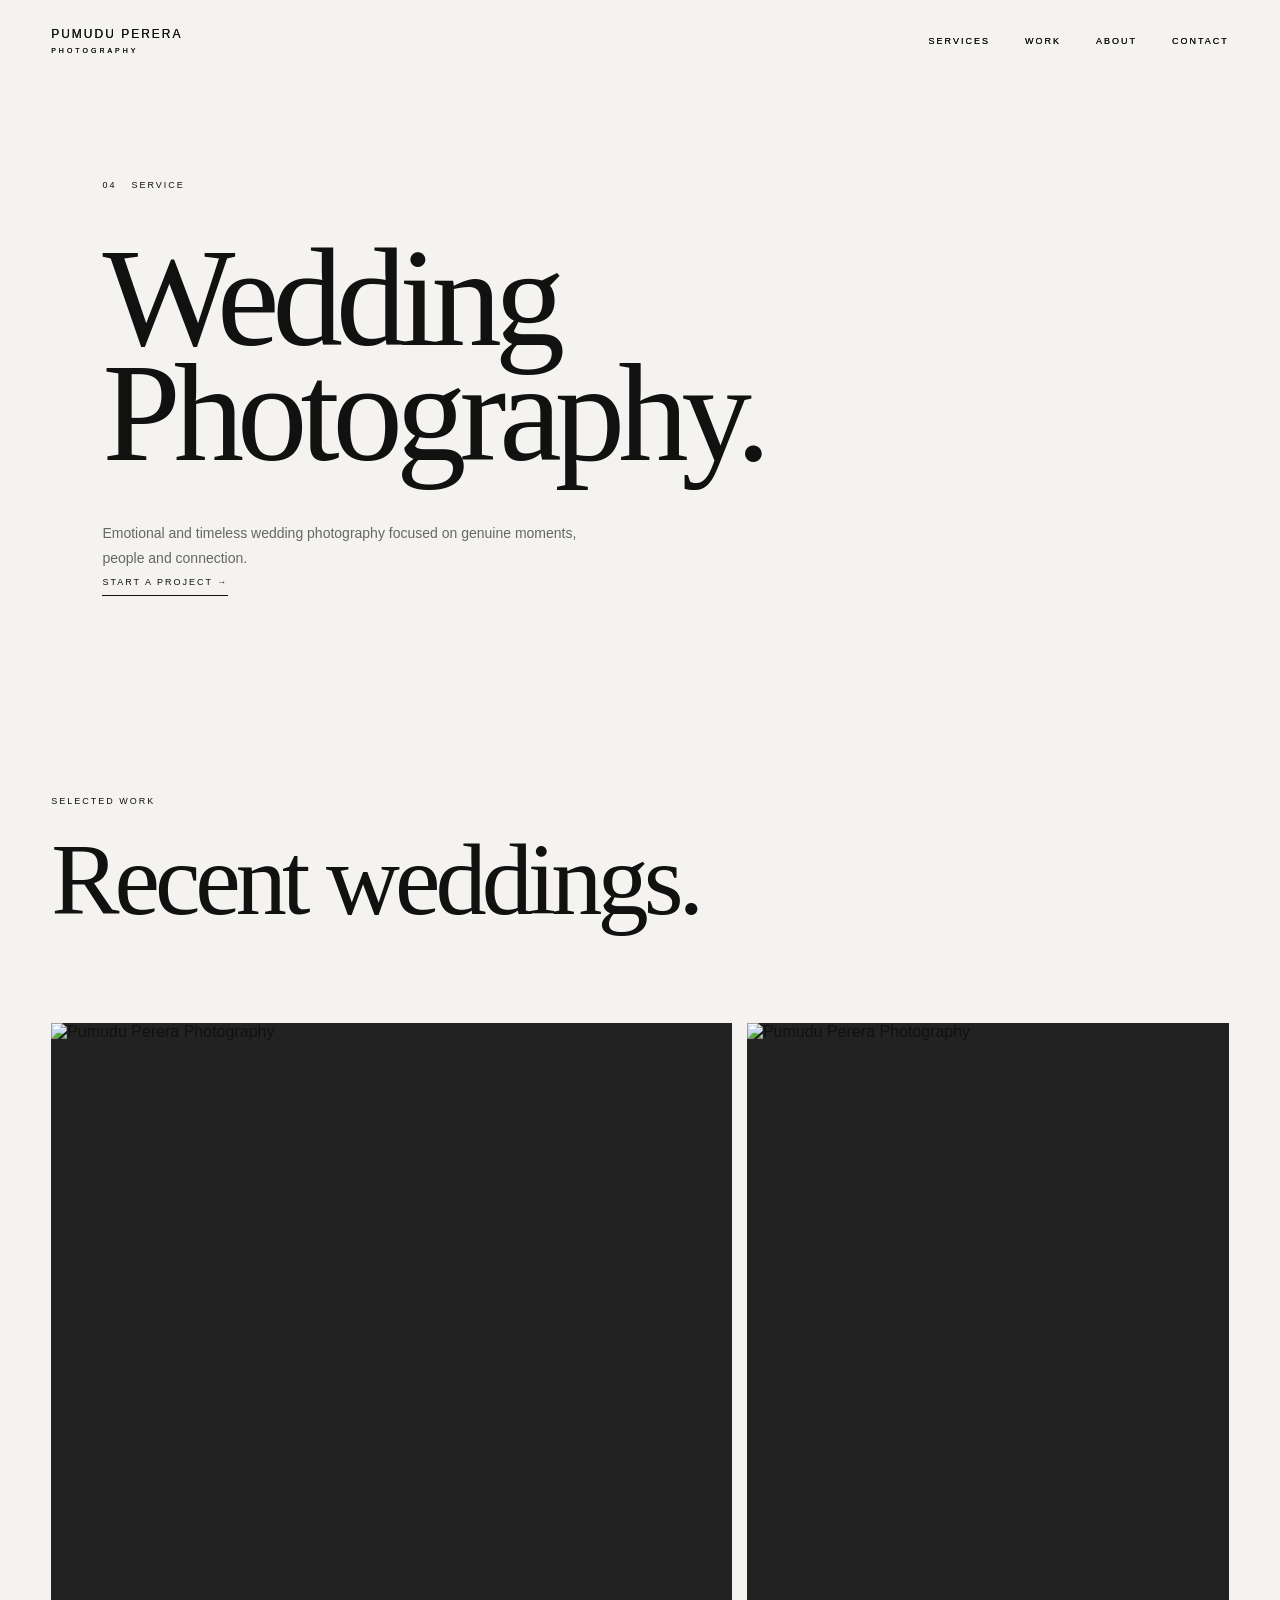
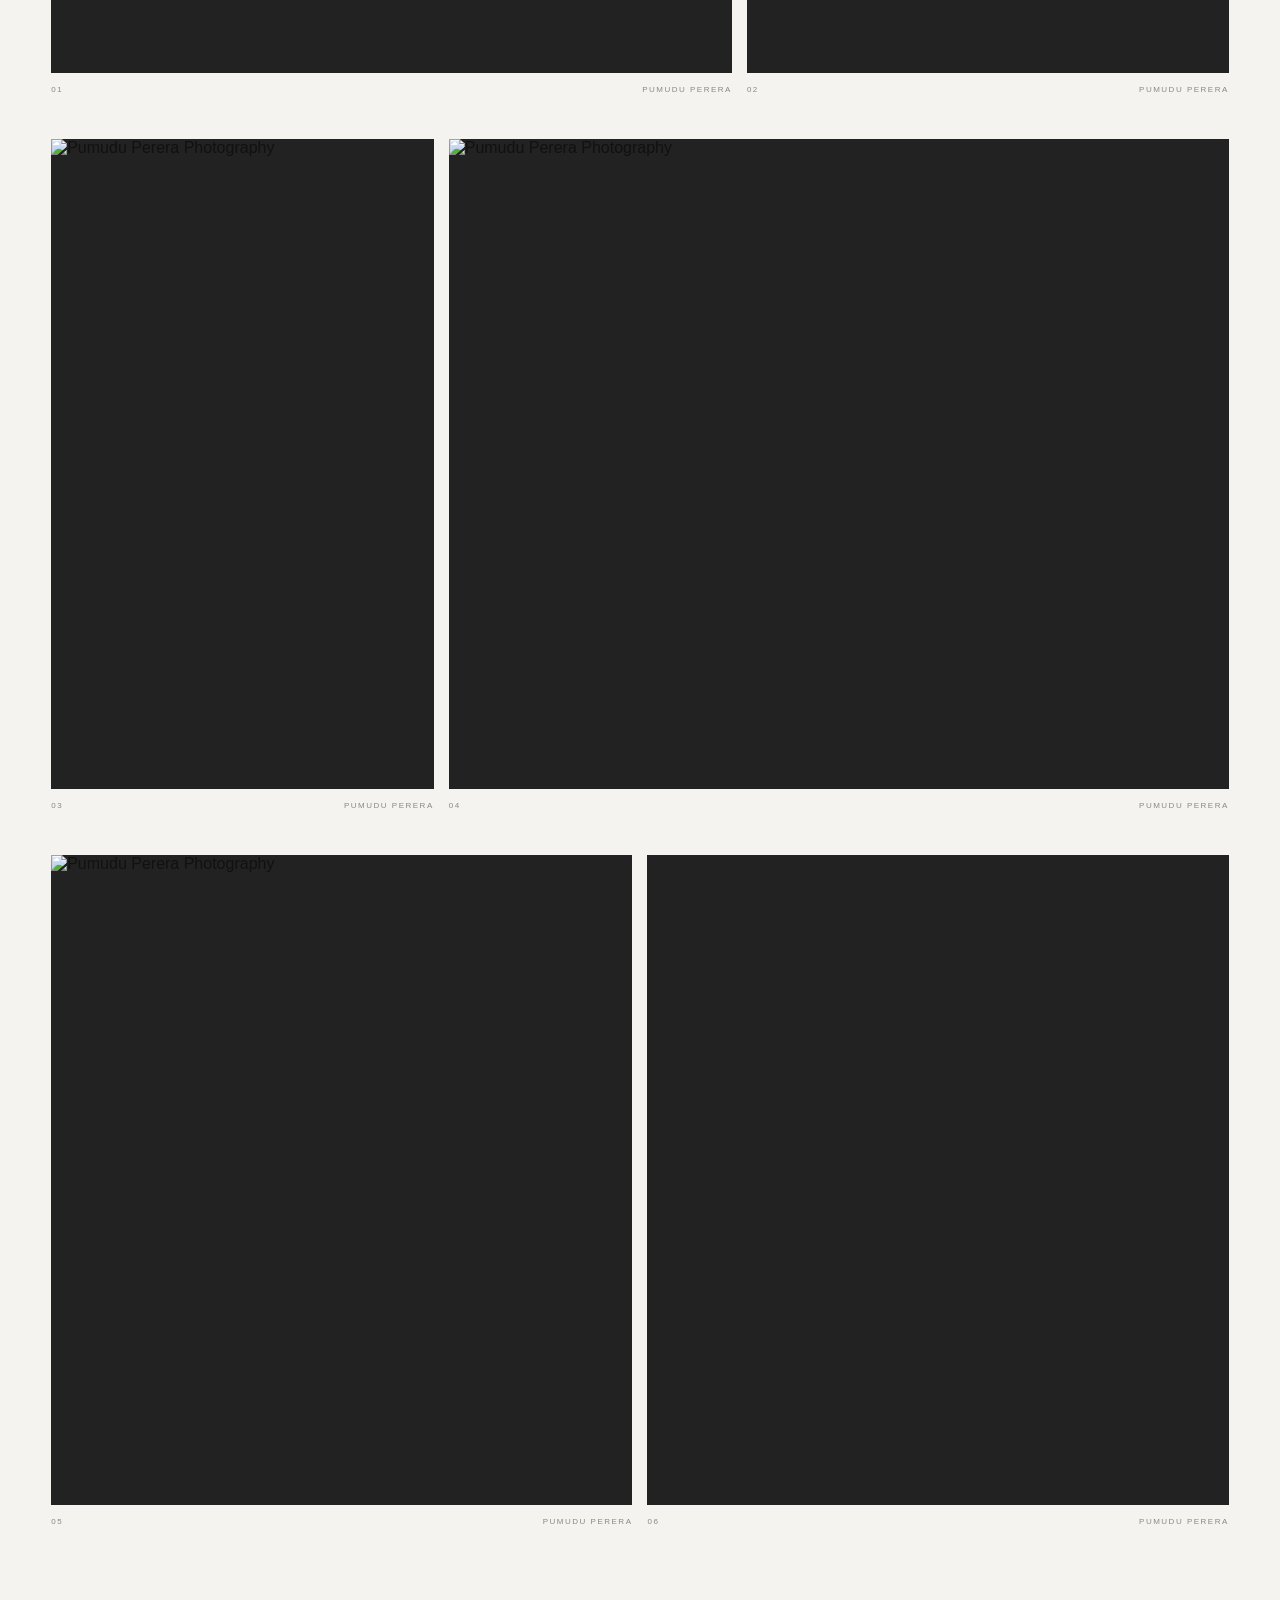
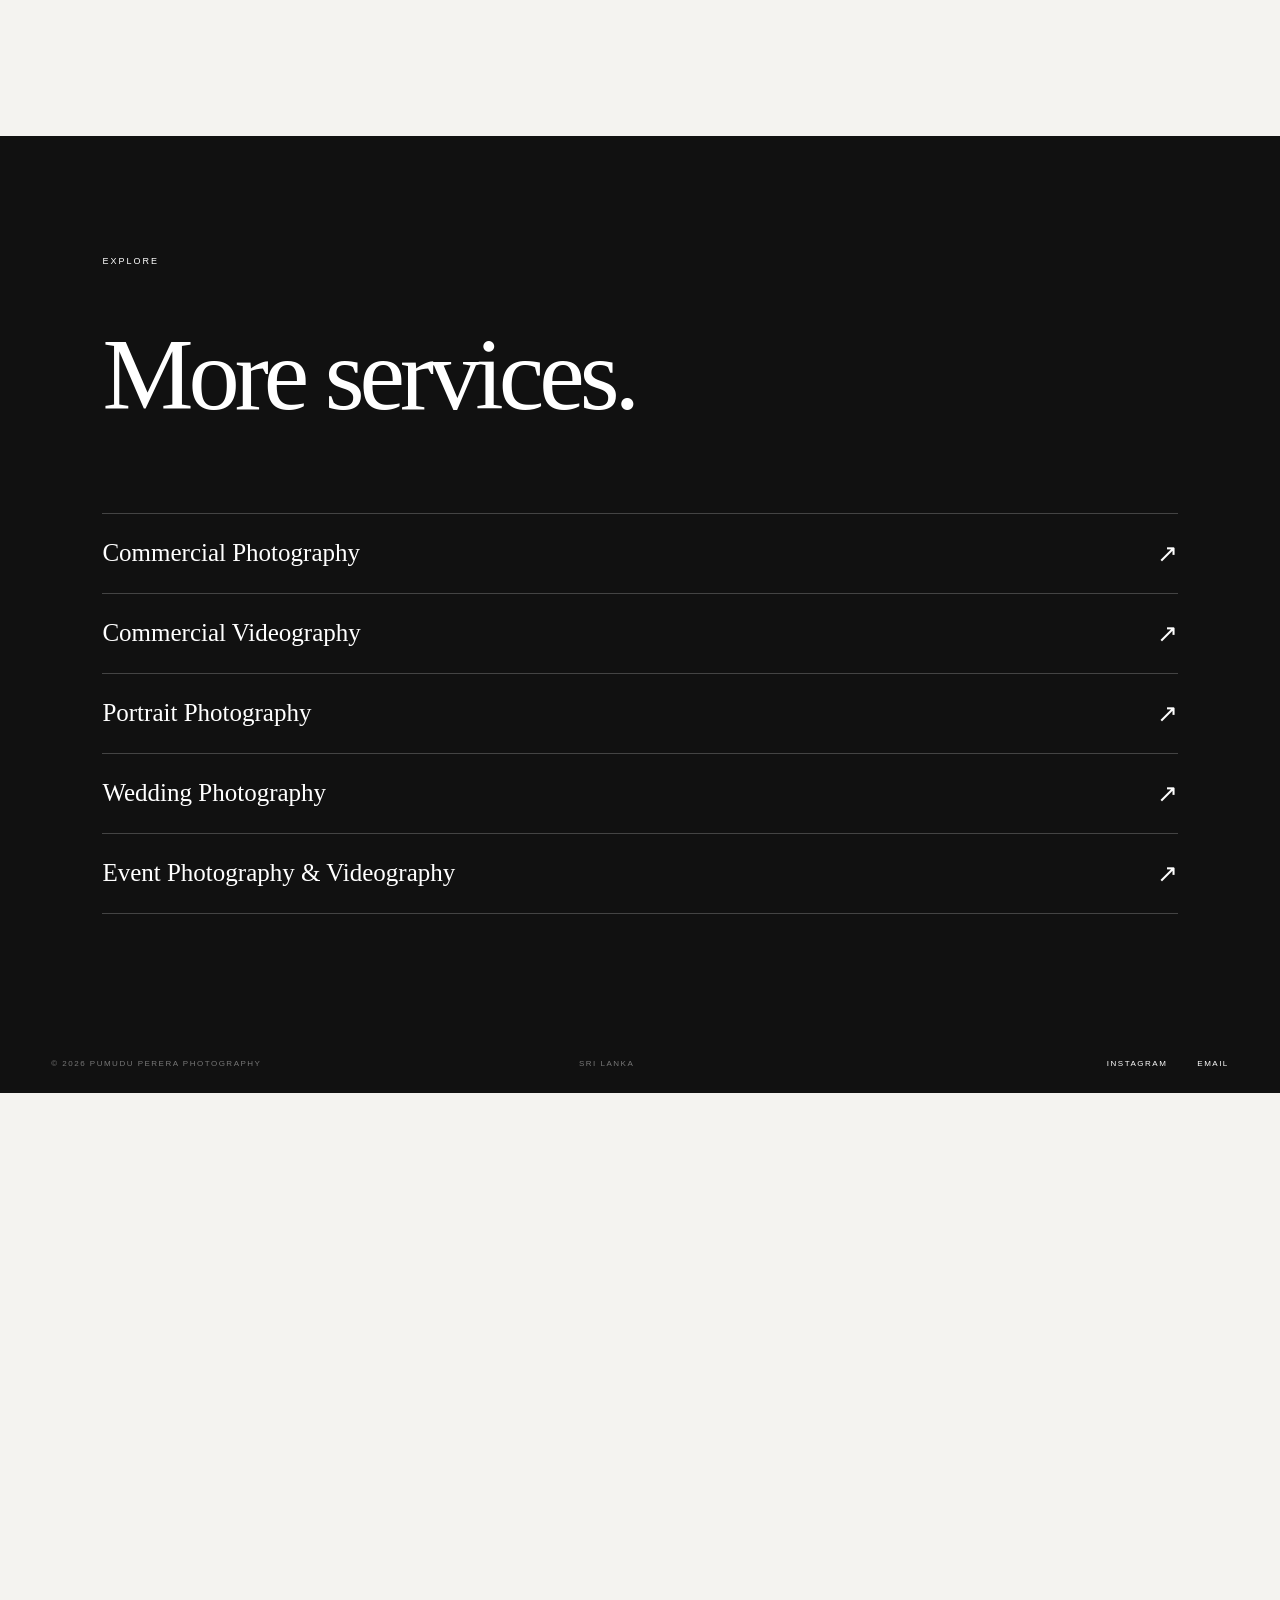
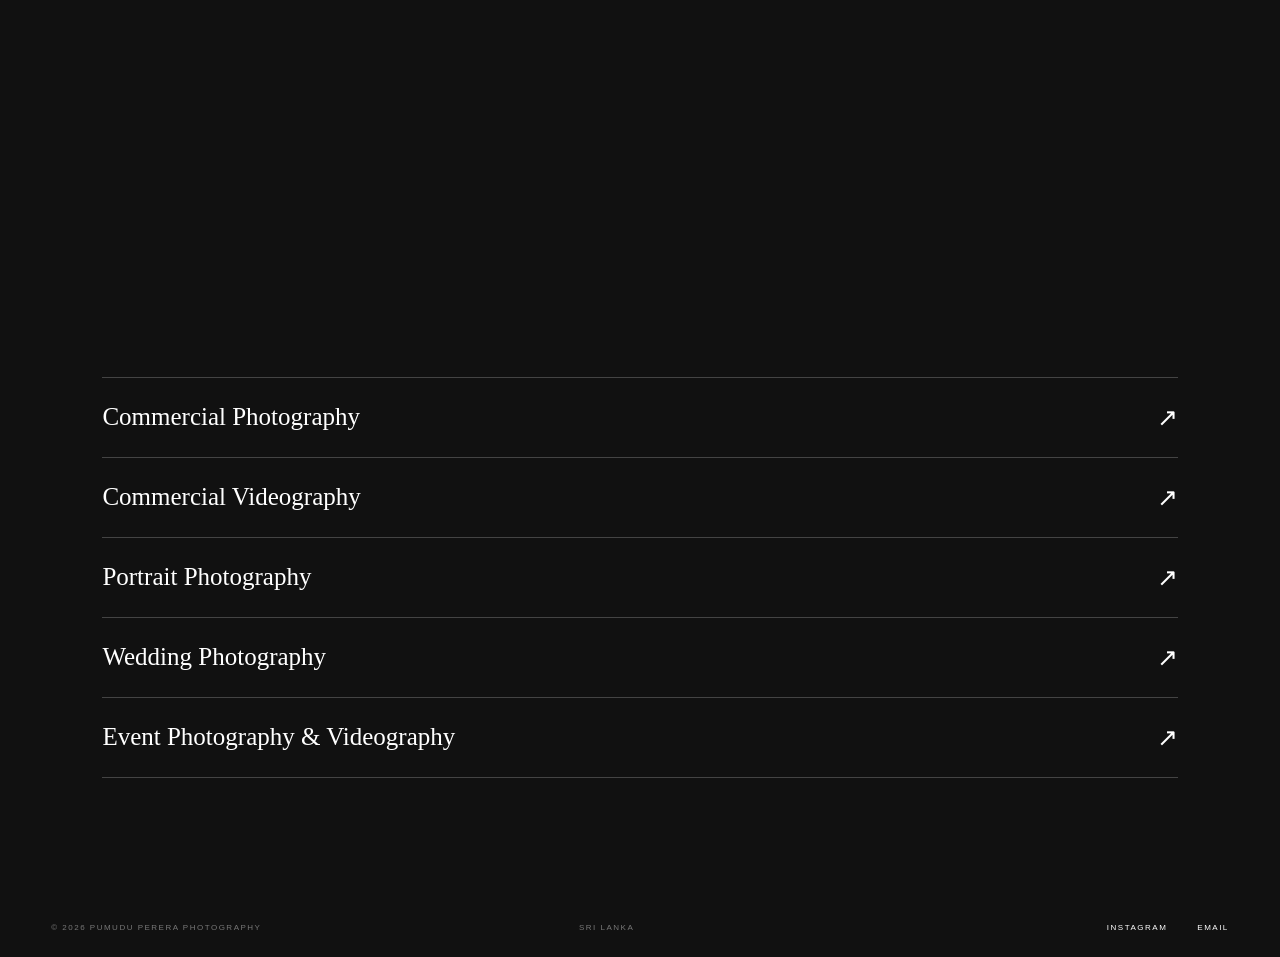
==== services/wedding-photography.html @ 61f56e22 "Add files via upload" ====
<!DOCTYPE html>
<html lang="en">

<head>

    <meta charset="UTF-8">

    <meta name="viewport"
          content="width=device-width, initial-scale=1.0">

    <meta name="description"
          content="Commercial Photography by Pumudu Perera Photography.">

    <title>
        Commercial Photography — Pumudu Perera
    </title>

    <link rel="stylesheet"
          href="../style.css">

</head>


<body>


<header class="site-header service-header">

    <a href="../index.html"
       class="brand">

        PUMUDU PERERA

        <span>
            PHOTOGRAPHY
        </span>

    </a>


    <nav class="desktop-nav">

        <a href="../index.html#services">
            Services
        </a>

        <a href="../index.html#work">
            Work
        </a>

        <a href="../about.html">
            About
        </a>

        <a href="../index.html#contact">
            Contact
        </a>

    </nav>


    <button class="menu-button"
            aria-label="Open menu">

        <span></span>
        <span></span>

    </button>

</header>



<div class="mobile-menu">

    <div class="mobile-menu-inner">

        <a href="../index.html#services">
            Services
        </a>

        <a href="../index.html#work">
            Work
        </a>

        <a href="../about.html">
            About
        </a>

        <a href="../index.html#contact">
            Contact
        </a>

    </div>

</div>



<!DOCTYPE html>
<html lang="en">

<head>

    <meta charset="UTF-8">

    <meta name="viewport"
          content="width=device-width, initial-scale=1.0">

    <meta name="description"
          content="Wedding Photography by Pumudu Perera Photography.">

    <title>
        Wedding Photography — Pumudu Perera
    </title>

    <link rel="stylesheet"
          href="../style.css">

</head>


<body>


<header class="site-header service-header">

    <a href="../index.html"
       class="brand">

        PUMUDU PERERA

        <span>
            PHOTOGRAPHY
        </span>

    </a>


    <nav class="desktop-nav">

        <a href="../index.html#services">
            Services
        </a>

        <a href="../index.html#work">
            Work
        </a>

        <a href="../about.html">
            About
        </a>

        <a href="../index.html#contact">
            Contact
        </a>

    </nav>


    <button class="menu-button">

        <span></span>
        <span></span>

    </button>

</header>



<div class="mobile-menu">

    <div class="mobile-menu-inner">

        <a href="../index.html#services">
            Services
        </a>

        <a href="../index.html#work">
            Work
        </a>

        <a href="../about.html">
            About
        </a>

        <a href="../index.html#contact">
            Contact
        </a>

    </div>

</div>



<section class="service-hero">


    <div class="service-hero-content reveal">


        <div class="section-label">

            <span>04</span>

            <span>SERVICE</span>

        </div>


        <h1>
            Wedding<br>
            Photography.
        </h1>


        <p>
            Emotional and timeless wedding
            photography focused on genuine
            moments, people and connection.
        </p>


        <a href="../index.html#contact"
           class="minimal-link">

            START A PROJECT →

        </a>


    </div>

</section>



<section class="service-work">


    <div class="service-work-heading reveal">

        <div class="section-label">

            <span>
                SELECTED WORK
            </span>

        </div>


        <h2>
            Recent weddings.
        </h2>

    </div>


    <div class="gallery-grid service-gallery"
         data-gallery="wedding-photography">

    </div>


</section>



<section class="other-services">


    <div class="section-label">

        <span>
            EXPLORE
        </span>

    </div>


    <h2>
        More services.
    </h2>


    <div class="other-services-links">


        <a href="commercial-photography.html">
            Commercial Photography
            <span>↗</span>
        </a>


        <a href="commercial-videography.html">
            Commercial Videography
            <span>↗</span>
        </a>


        <a href="portrait-photography.html">
            Portrait Photography
            <span>↗</span>
        </a>


        <a href="wedding-photography.html">
            Wedding Photography
            <span>↗</span>
        </a>


        <a href="event-photography-videography.html">
            Event Photography & Videography
            <span>↗</span>
        </a>


    </div>

</section>



<footer class="footer">

    <div>
        © 2026 PUMUDU PERERA PHOTOGRAPHY
    </div>

    <div>
        SRI LANKA
    </div>

    <a href="https://www.instagram.com/pumudu_perera_photography"
       target="_blank">

        INSTAGRAM

    </a>

    <a href="mailto:pumuduperera@gmail.com">

        EMAIL

    </a>

</footer>



<div class="lightbox">

    <button class="lightbox-close">
        ×
    </button>

    <button class="lightbox-prev">
        ←
    </button>

    <div class="lightbox-content"></div>

    <button class="lightbox-next">
        →
    </button>

    <div class="lightbox-counter">

        <span class="current-image">
            01
        </span>

        /

        <span class="total-images">
            01
        </span>

    </div>

</div>



<script src="../script.js"></script>

</body>

</html>

<section class="service-work">


    <div class="service-work-heading reveal">


        <div class="section-label">

            <span>
                SELECTED WORK
            </span>

        </div>


        <h2>
            Recent projects.
        </h2>


    </div>


    <div class="gallery-grid service-gallery"
     data-gallery="portrait-photography">
</div>


</section>



<section class="other-services">


    <div class="section-label reveal">

        <span>
            EXPLORE
        </span>

    </div>


    <h2 class="reveal">
        More services.
    </h2>


    <div class="other-services-links">


        <a href="commercial-photography.html">
            Commercial Photography
            <span>↗</span>
        </a>


        <a href="commercial-videography.html">
            Commercial Videography
            <span>↗</span>
        </a>


        <a href="portrait-photography.html">
            Portrait Photography
            <span>↗</span>
        </a>


        <a href="wedding-photography.html">
            Wedding Photography
            <span>↗</span>
        </a>


        <a href="event-photography-videography.html">
            Event Photography & Videography
            <span>↗</span>
        </a>


    </div>

</section>



<footer class="footer">


    <div>
        © 2026 PUMUDU PERERA PHOTOGRAPHY
    </div>


    <div>
        SRI LANKA
    </div>


    <a href="https://www.instagram.com/pumudu_perera_photography"
       target="_blank"
       rel="noopener">

        INSTAGRAM

    </a>


    <a href="mailto:pumuduperera@gmail.com">

        EMAIL

    </a>


</footer>



<div class="lightbox">

    <button class="lightbox-close">
        ×
    </button>

    <button class="lightbox-prev">
        ←
    </button>

    <div class="lightbox-content"></div>

    <button class="lightbox-next">
        →
    </button>

    <div class="lightbox-counter">

        <span class="current-image">
            01
        </span>

        /

        <span class="total-images">
            01
        </span>

    </div>

</div>



<script src="../script.js"></script>

</body>

</html>
---- style.css ----
/* =====================================================
   RESET
===================================================== */

* {
    margin: 0;
    padding: 0;
    box-sizing: border-box;
}

html {
    scroll-behavior: smooth;
}

body {
    background: #f4f3f0;
    color: #111;
    font-family: Arial, Helvetica, sans-serif;
    overflow-x: hidden;
}

img,
video {
    max-width: 100%;
}

a {
    color: inherit;
    text-decoration: none;
}

button {
    font-family: inherit;
}



/* =====================================================
   LOADER
===================================================== */

.loader {
    position: fixed;
    inset: 0;
    background: #111;
    color: white;
    z-index: 9999;
    display: flex;
    justify-content: center;
    align-items: center;
    text-align: center;
    font-size: 10px;
    letter-spacing: 3px;
    animation: loaderOut 1.2s ease 1.2s forwards;
}

@keyframes loaderOut {

    to {
        opacity: 0;
        visibility: hidden;
        pointer-events: none;
    }

}



/* =====================================================
   HEADER
===================================================== */

.site-header {
    position: absolute;
    top: 0;
    left: 0;
    width: 100%;
    padding: 28px 4vw;
    display: flex;
    justify-content: space-between;
    align-items: center;
    z-index: 100;
    color: white;
    transition: .4s ease;
}

.site-header.scrolled {
    position: fixed;
    background: rgba(244,243,240,.94);
    color: #111;
    backdrop-filter: blur(10px);
}

.brand {
    font-size: 12px;
    letter-spacing: 2px;
    line-height: 1;
}

.brand span {
    display: block;
    font-size: 7px;
    letter-spacing: 3px;
    margin-top: 7px;
}

.desktop-nav {
    display: flex;
    gap: 35px;
    font-size: 9px;
    text-transform: uppercase;
    letter-spacing: 2px;
}

.desktop-nav a {
    position: relative;
}

.desktop-nav a::after {
    content: "";
    position: absolute;
    left: 0;
    bottom: -5px;
    width: 0;
    height: 1px;
    background: currentColor;
    transition: width .4s;
}

.desktop-nav a:hover::after {
    width: 100%;
}

.menu-button {
    display: none;
    background: none;
    border: 0;
    width: 35px;
    cursor: pointer;
}

.menu-button span {
    display: block;
    height: 1px;
    background: currentColor;
    margin: 7px 0;
}



/* =====================================================
   MOBILE MENU
===================================================== */

.mobile-menu {
    position: fixed;
    inset: 0;
    background: #111;
    color: white;
    z-index: 90;
    transform: translateY(-100%);
    transition: transform .6s cubic-bezier(.77,0,.18,1);
}

.mobile-menu.open {
    transform: translateY(0);
}

.mobile-menu-inner {
    height: 100%;
    padding: 120px 8vw;
    display: flex;
    flex-direction: column;
    justify-content: center;
}

.mobile-menu-inner > a {
    font-family: Georgia, "Times New Roman", serif;
    font-size: 55px;
    margin: 10px 0;
}

.mobile-social {
    display: flex;
    gap: 30px;
    margin-top: 50px;
    font-size: 10px;
    letter-spacing: 2px;
    text-transform: uppercase;
}



/* =====================================================
   HERO
===================================================== */

.hero {
    position: relative;
    height: 100vh;
    min-height: 700px;
    overflow: hidden;
    background: #111;
    color: white;
}

.hero-image {
    position: absolute;
    inset: 0;
    width: 100%;
    height: 100%;
    object-fit: cover;
    animation: heroZoom 10s ease forwards;
}

@keyframes heroZoom {

    from {
        transform: scale(1.05);
    }

    to {
        transform: scale(1);
    }

}

.hero-shade {
    position: absolute;
    inset: 0;
    background: rgba(0,0,0,.3);
}

.hero-top,
.hero-bottom {
    position: absolute;
    left: 4vw;
    right: 4vw;
    display: flex;
    justify-content: space-between;
    font-size: 8px;
    letter-spacing: 2px;
}

.hero-top {
    top: 110px;
}

.hero-bottom {
    bottom: 35px;
}

.hero-bottom a {
    border-bottom: 1px solid white;
    padding-bottom: 5px;
}

.hero-title {
    position: absolute;
    left: 8vw;
    bottom: 14vh;
}

.hero-title h1 {
    font-family: Georgia, "Times New Roman", serif;
    font-size: clamp(70px, 11vw, 170px);
    font-weight: 400;
    line-height: .82;
    letter-spacing: -7px;
}



/* =====================================================
   GENERAL
===================================================== */

.section-label {
    display: flex;
    gap: 15px;
    font-size: 9px;
    letter-spacing: 2px;
}

.statement {
    padding: 160px 8vw 190px;
}

.statement-meta {
    display: flex;
    gap: 15px;
    font-size: 9px;
    letter-spacing: 2px;
}

.statement-content {
    display: grid;
    grid-template-columns: 1.2fr .8fr;
    gap: 10vw;
    margin-top: 90px;
}

.statement-content h2 {
    font-family: Georgia, "Times New Roman", serif;
    font-size: clamp(65px, 9vw, 140px);
    font-weight: 400;
    line-height: .8;
    letter-spacing: -6px;
}

.statement-description {
    padding-top: 15px;
}

.statement-description p {
    max-width: 400px;
    font-size: 13px;
    line-height: 1.9;
    color: #666;
    margin-bottom: 30px;
}



/* =====================================================
   SERVICES
===================================================== */

.services {
    padding: 100px 8vw 180px;
}

.services-heading {
    margin: 60px 0 100px;
}

.services-heading h2 {
    font-family: Georgia, "Times New Roman", serif;
    font-size: clamp(70px, 10vw, 150px);
    font-weight: 400;
    line-height: .8;
    letter-spacing: -6px;
}

.services-list {
    border-top: 1px solid #bbb;
}

.service-row {
    display: grid;
    grid-template-columns: 8% 42% 38% 12%;
    align-items: center;
    padding: 45px 0;
    border-bottom: 1px solid #bbb;
    transition: padding .5s ease;
}

.service-row:hover {
    padding-left: 20px;
    padding-right: 20px;
}

.service-number {
    font-size: 9px;
    letter-spacing: 2px;
    color: #777;
}

.service-title h3 {
    font-family: Georgia, "Times New Roman", serif;
    font-size: clamp(28px, 4vw, 55px);
    font-weight: 400;
}

.service-description p {
    max-width: 350px;
    font-size: 12px;
    line-height: 1.7;
    color: #777;
}

.service-arrow {
    text-align: right;
    font-size: 25px;
    transition: transform .4s;
}

.service-row:hover .service-arrow {
    transform: translate(8px, -8px);
}



/* =====================================================
   PORTFOLIO
===================================================== */

.portfolio {
    padding: 100px 4vw 180px;
    background: #111;
    color: white;
}

.portfolio-heading {
    padding: 0 4vw 100px;
}

.portfolio-heading > div {
    display: flex;
    gap: 15px;
    font-size: 9px;
    letter-spacing: 2px;
}

.portfolio-heading h2 {
    font-family: Georgia, "Times New Roman", serif;
    font-size: clamp(70px, 10vw, 150px);
    font-weight: 400;
    line-height: .8;
    letter-spacing: -7px;
    margin-top: 60px;
}

.gallery-grid {
    display: grid;
    grid-template-columns: repeat(12, 1fr);
    gap: 15px;
}

.gallery-item {
    overflow: hidden;
    cursor: pointer;
}

.gallery-item:nth-child(6n + 1) {
    grid-column: span 7;
}

.gallery-item:nth-child(6n + 2) {
    grid-column: span 5;
}

.gallery-item:nth-child(6n + 3) {
    grid-column: span 4;
}

.gallery-item:nth-child(6n + 4) {
    grid-column: span 8;
}

.gallery-item:nth-child(6n + 5) {
    grid-column: span 6;
}

.gallery-item:nth-child(6n + 6) {
    grid-column: span 6;
}

.gallery-image-wrapper {
    overflow: hidden;
    background: #222;
}

.gallery-media {
    display: block;
    width: 100%;
    height: 600px;
    object-fit: cover;
    transition:
        transform 1s cubic-bezier(.2,.6,.2,1),
        filter .6s;
}

.gallery-item:hover .gallery-media {
    transform: scale(1.04);
    filter: brightness(.8);
}

.gallery-caption {
    display: flex;
    justify-content: space-between;
    padding: 12px 0 30px;
    font-size: 8px;
    letter-spacing: 1.5px;
    color: #888;
}

.service-gallery .gallery-media {
    height: 650px;
}



/* =====================================================
   ABOUT PREVIEW
===================================================== */

.about-preview {
    display: grid;
    grid-template-columns: 1fr 1fr;
    min-height: 800px;
    background: #dedcd7;
}

.about-preview-image {
    min-height: 700px;
}

.about-preview-image img {
    width: 100%;
    height: 100%;
    object-fit: cover;
}

.about-preview-content {
    padding: 10vw 8vw;
}

.about-preview-content h2 {
    font-family: Georgia, "Times New Roman", serif;
    font-size: clamp(70px, 8vw, 120px);
    font-weight: 400;
    line-height: .8;
    letter-spacing: -6px;
    margin: 80px 0;
}

.about-preview-content p {
    max-width: 400px;
    color: #666;
    font-size: 13px;
    line-height: 1.9;
    margin-bottom: 50px;
}

.minimal-link {
    display: inline-block;
    font-size: 9px;
    letter-spacing: 2px;
    border-bottom: 1px solid currentColor;
    padding-bottom: 8px;
}



/* =====================================================
   CONTACT
===================================================== */

.contact {
    height: 100vh;
    min-height: 700px;
    position: relative;
    color: white;
    overflow: hidden;
    display: flex;
    align-items: center;
    justify-content: center;
}

.contact-background {
    position: absolute;
    inset: 0;
}

.contact-background img {
    width: 100%;
    height: 100%;
    object-fit: cover;
}

.contact-overlay {
    position: absolute;
    inset: 0;
    background: rgba(0,0,0,.6);
}

.contact-content {
    position: relative;
    text-align: center;
}

.contact-content > span {
    font-size: 9px;
    letter-spacing: 3px;
}

.contact-content h2 {
    font-family: Georgia, "Times New Roman", serif;
    font-size: clamp(80px, 12vw, 180px);
    font-weight: 400;
    line-height: .78;
    letter-spacing: -8px;
    margin: 60px 0;
}

.contact-button {
    display: inline-block;
    border: 1px solid white;
    padding: 17px 30px;
    font-size: 9px;
    letter-spacing: 2px;
    transition: background .4s, color .4s;
}

.contact-button:hover {
    background: white;
    color: #111;
}

.contact-details {
    display: flex;
    justify-content: center;
    gap: 30px;
    margin-top: 50px;
    font-size: 9px;
    letter-spacing: 1px;
}

.contact-details a {
    border-bottom: 1px solid rgba(255,255,255,.5);
    padding-bottom: 5px;
}



/* =====================================================
   FOOTER
===================================================== */

.footer {
    background: #111;
    color: #777;
    padding: 25px 4vw;
    display: grid;
    grid-template-columns: 1fr 1fr auto auto;
    gap: 30px;
    font-size: 8px;
    letter-spacing: 1.5px;
}

.footer a {
    color: white;
}



/* =====================================================
   SERVICE PAGE
===================================================== */

.service-header {
    color: #111;
    position: absolute;
}

.service-hero {
    min-height: 75vh;
    padding: 180px 8vw 100px;
    display: flex;
    align-items: flex-end;
}

.service-hero-content {
    max-width: 1200px;
}

.service-hero h1 {
    font-family: Georgia, "Times New Roman", serif;
    font-size: clamp(70px, 11vw, 170px);
    font-weight: 400;
    line-height: .82;
    letter-spacing: -7px;
    margin: 50px 0;
}

.service-hero p {
    max-width: 500px;
    font-size: 14px;
    line-height: 1.8;
    color: #666;
}

.service-work {
    padding: 100px 4vw 180px;
}

.service-work-heading {
    margin-bottom: 100px;
}

.service-work-heading h2 {
    font-family: Georgia, "Times New Roman", serif;
    font-size: clamp(60px, 8vw, 120px);
    font-weight: 400;
    line-height: .85;
    letter-spacing: -5px;
    margin-top: 30px;
}

.other-services {
    padding: 120px 8vw;
    background: #111;
    color: white;
}

.other-services h2 {
    font-family: Georgia, "Times New Roman", serif;
    font-size: clamp(60px, 8vw, 120px);
    font-weight: 400;
    letter-spacing: -5px;
    margin: 50px 0 80px;
}

.other-services-links {
    border-top: 1px solid #444;
}

.other-services-links a {
    display: flex;
    justify-content: space-between;
    padding: 25px 0;
    border-bottom: 1px solid #444;
    font-family: Georgia, "Times New Roman", serif;
    font-size: 25px;
    transition: padding .4s;
}

.other-services-links a:hover {
    padding-left: 15px;
}



/* =====================================================
   ABOUT PAGE
===================================================== */

.about-page-hero {
    min-height: 75vh;
    padding: 180px 8vw 100px;
    display: flex;
    flex-direction: column;
    justify-content: flex-end;
}

.about-page-hero h1 {
    font-family: Georgia, "Times New Roman", serif;
    font-size: clamp(90px, 15vw, 230px);
    font-weight: 400;
    line-height: .75;
    letter-spacing: -10px;
    margin-top: 70px;
}

.about-page-main {
    display: grid;
    grid-template-columns: 1fr 1fr;
    background: #111;
    color: white;
}

.about-page-image {
    min-height: 800px;
}

.about-page-image img {
    width: 100%;
    height: 100%;
    object-fit: cover;
}

.about-page-text {
    padding: 10vw 8vw;
}

.about-page-text h2 {
    font-family: Georgia, "Times New Roman", serif;
    font-size: clamp(50px, 6vw, 90px);
    font-weight: 400;
    line-height: .9;
    letter-spacing: -4px;
    margin: 70px 0;
}

.about-page-text p {
    max-width: 480px;
    color: #aaa;
    font-size: 14px;
    line-height: 1.9;
    margin-bottom: 22px;
}

.about-philosophy {
    padding: 180px 8vw;
}

.about-philosophy h2 {
    font-family: Georgia, "Times New Roman", serif;
    font-size: clamp(70px, 10vw, 150px);
    font-weight: 400;
    line-height: .8;
    letter-spacing: -7px;
    margin: 70px 0;
}

.about-philosophy p {
    max-width: 400px;
    margin-left: 25%;
    font-size: 14px;
    line-height: 1.8;
    color: #666;
}

.about-services {
    padding: 120px 8vw 180px;
    background: #dedcd7;
}

.about-service-list {
    margin-top: 70px;
    border-top: 1px solid #aaa;
}

.about-service-list a {
    display: flex;
    justify-content: space-between;
    align-items: center;
    padding: 30px 0;
    border-bottom: 1px solid #aaa;
    font-family: Georgia, "Times New Roman", serif;
    font-size: clamp(25px, 3vw, 45px);
    transition: padding .4s;
}

.about-service-list a:hover {
    padding-left: 15px;
}



/* =====================================================
   LIGHTBOX
===================================================== */

.lightbox {
    position: fixed;
    inset: 0;
    background: rgba(0,0,0,.97);
    z-index: 1000;
    display: none;
    align-items: center;
    justify-content: center;
    padding: 50px;
}

.lightbox.active {
    display: flex;
}

.lightbox-content {
    max-width: 88vw;
    max-height: 88vh;
    display: flex;
    align-items: center;
    justify-content: center;
}

.lightbox-content img,
.lightbox-content video {
    max-width: 88vw;
    max-height: 85vh;
    width: auto;
    height: auto;
    object-fit: contain;
}

.lightbox-close {
    position: absolute;
    top: 20px;
    right: 30px;
    color: white;
    background: none;
    border: 0;
    font-size: 45px;
    cursor: pointer;
    z-index: 5;
}

.lightbox-prev,
.lightbox-next {
    position: absolute;
    top: 50%;
    transform: translateY(-50%);
    background: none;
    border: 0;
    color: white;
    font-size: 25px;
    cursor: pointer;
    padding: 30px;
    z-index: 5;
}

.lightbox-prev {
    left: 10px;
}

.lightbox-next {
    right: 10px;
}

.lightbox-counter {
    position: absolute;
    bottom: 25px;
    left: 50%;
    transform: translateX(-50%);
    color: white;
    font-size: 9px;
    letter-spacing: 2px;
}



/* =====================================================
   REVEAL ANIMATION
===================================================== */

.reveal {
    opacity: 0;
    transform: translateY(40px);
    transition:
        opacity 1s ease,
        transform 1s cubic-bezier(.2,.6,.2,1);
}

.reveal.visible {
    opacity: 1;
    transform: translateY(0);
}



/* =====================================================
   MOBILE
===================================================== */

@media (max-width: 800px) {


    .desktop-nav {
        display: none;
    }


    .menu-button {
        display: block;
    }


    .site-header {
        padding: 25px 6vw;
    }


    .hero {
        min-height: 650px;
    }


    .hero-top {
        top: 100px;
        left: 6vw;
        right: 6vw;
    }


    .hero-top span:last-child {
        display: none;
    }


    .hero-title {
        left: 6vw;
        bottom: 18vh;
    }


    .hero-title h1 {
        font-size: 65px;
        letter-spacing: -3px;
    }


    .hero-bottom {
        left: 6vw;
        right: 6vw;
    }


    .statement {
        padding: 100px 6vw 120px;
    }


    .statement-content {
        grid-template-columns: 1fr;
        gap: 60px;
        margin-top: 60px;
    }


    .statement-content h2 {
        font-size: 70px;
        letter-spacing: -3px;
    }


    .services {
        padding: 80px 6vw 110px;
    }


    .services-heading {
        margin: 50px 0 60px;
    }


    .services-heading h2 {
        font-size: 65px;
        letter-spacing: -3px;
    }


    .service-row {
        grid-template-columns: 12% 1fr 30px;
        gap: 10px;
        padding: 30px 0;
    }


    .service-description {
        display: none;
    }


    .service-title h3 {
        font-size: 28px;
    }


    .service-arrow {
        font-size: 20px;
    }


    .portfolio {
        padding: 80px 5vw 100px;
    }


    .portfolio-heading {
        padding: 0 1vw 60px;
    }


    .portfolio-heading h2 {
        font-size: 65px;
        letter-spacing: -3px;
    }


    .gallery-grid {
        display: block;
    }


    .gallery-item {
        margin-bottom: 45px;
    }


    .gallery-media,
    .service-gallery .gallery-media {
        height: 500px;
    }


    .about-preview {
        grid-template-columns: 1fr;
    }


    .about-preview-image {
        min-height: 550px;
    }


    .about-preview-content {
        padding: 90px 6vw;
    }


    .about-preview-content h2 {
        font-size: 70px;
        letter-spacing: -3px;
        margin: 60px 0;
    }


    .contact {
        min-height: 650px;
    }


    .contact-content h2 {
        font-size: 75px;
        letter-spacing: -4px;
    }


    .contact-details {
        flex-direction: column;
        gap: 15px;
    }


    .footer {
        grid-template-columns: 1fr 1fr;
        gap: 20px;
        line-height: 1.6;
    }


    .service-hero {
        min-height: 75vh;
        padding: 150px 6vw 80px;
    }


    .service-hero h1 {
        font-size: 65px;
        letter-spacing: -3px;
        margin: 45px 0;
    }


    .service-work {
        padding: 80px 5vw 100px;
    }


    .service-work-heading {
        margin-bottom: 60px;
    }


    .service-work-heading h2 {
        font-size: 60px;
    }


    .other-services {
        padding: 90px 6vw;
    }


    .other-services h2 {
        font-size: 65px;
    }


    .other-services-links a {
        font-size: 20px;
    }


    .about-page-hero {
        min-height: 70vh;
        padding: 150px 6vw 80px;
    }


    .about-page-hero h1 {
        font-size: 85px;
        letter-spacing: -5px;
    }


    .about-page-main {
        grid-template-columns: 1fr;
    }


    .about-page-image {
        min-height: 550px;
    }


    .about-page-text {
        padding: 90px 6vw;
    }


    .about-page-text h2 {
        font-size: 55px;
        margin: 50px 0;
    }


    .about-philosophy {
        padding: 100px 6vw;
    }


    .about-philosophy h2 {
        font-size: 65px;
        letter-spacing: -3px;
    }


    .about-philosophy p {
        margin-left: 0;
    }


    .about-services {
        padding: 90px 6vw;
    }


    .about-service-list a {
        font-size: 22px;
    }


    .lightbox {
        padding: 20px;
    }


    .lightbox-content img,
    .lightbox-content video {
        max-width: 94vw;
        max-height: 80vh;
    }


    .lightbox-prev,
    .lightbox-next {
        padding: 15px;
        font-size: 18px;
    }

}
---- style.css ----
/* =====================================================
   RESET
===================================================== */

* {
    margin: 0;
    padding: 0;
    box-sizing: border-box;
}

html {
    scroll-behavior: smooth;
}

body {
    background: #f4f3f0;
    color: #111;
    font-family: Arial, Helvetica, sans-serif;
    overflow-x: hidden;
}

img,
video {
    max-width: 100%;
}

a {
    color: inherit;
    text-decoration: none;
}

button {
    font-family: inherit;
}



/* =====================================================
   LOADER
===================================================== */

.loader {
    position: fixed;
    inset: 0;
    background: #111;
    color: white;
    z-index: 9999;
    display: flex;
    justify-content: center;
    align-items: center;
    text-align: center;
    font-size: 10px;
    letter-spacing: 3px;
    animation: loaderOut 1.2s ease 1.2s forwards;
}

@keyframes loaderOut {

    to {
        opacity: 0;
        visibility: hidden;
        pointer-events: none;
    }

}



/* =====================================================
   HEADER
===================================================== */

.site-header {
    position: absolute;
    top: 0;
    left: 0;
    width: 100%;
    padding: 28px 4vw;
    display: flex;
    justify-content: space-between;
    align-items: center;
    z-index: 100;
    color: white;
    transition: .4s ease;
}

.site-header.scrolled {
    position: fixed;
    background: rgba(244,243,240,.94);
    color: #111;
    backdrop-filter: blur(10px);
}

.brand {
    font-size: 12px;
    letter-spacing: 2px;
    line-height: 1;
}

.brand span {
    display: block;
    font-size: 7px;
    letter-spacing: 3px;
    margin-top: 7px;
}

.desktop-nav {
    display: flex;
    gap: 35px;
    font-size: 9px;
    text-transform: uppercase;
    letter-spacing: 2px;
}

.desktop-nav a {
    position: relative;
}

.desktop-nav a::after {
    content: "";
    position: absolute;
    left: 0;
    bottom: -5px;
    width: 0;
    height: 1px;
    background: currentColor;
    transition: width .4s;
}

.desktop-nav a:hover::after {
    width: 100%;
}

.menu-button {
    display: none;
    background: none;
    border: 0;
    width: 35px;
    cursor: pointer;
}

.menu-button span {
    display: block;
    height: 1px;
    background: currentColor;
    margin: 7px 0;
}



/* =====================================================
   MOBILE MENU
===================================================== */

.mobile-menu {
    position: fixed;
    inset: 0;
    background: #111;
    color: white;
    z-index: 90;
    transform: translateY(-100%);
    transition: transform .6s cubic-bezier(.77,0,.18,1);
}

.mobile-menu.open {
    transform: translateY(0);
}

.mobile-menu-inner {
    height: 100%;
    padding: 120px 8vw;
    display: flex;
    flex-direction: column;
    justify-content: center;
}

.mobile-menu-inner > a {
    font-family: Georgia, "Times New Roman", serif;
    font-size: 55px;
    margin: 10px 0;
}

.mobile-social {
    display: flex;
    gap: 30px;
    margin-top: 50px;
    font-size: 10px;
    letter-spacing: 2px;
    text-transform: uppercase;
}



/* =====================================================
   HERO
===================================================== */

.hero {
    position: relative;
    height: 100vh;
    min-height: 700px;
    overflow: hidden;
    background: #111;
    color: white;
}

.hero-image {
    position: absolute;
    inset: 0;
    width: 100%;
    height: 100%;
    object-fit: cover;
    animation: heroZoom 10s ease forwards;
}

@keyframes heroZoom {

    from {
        transform: scale(1.05);
    }

    to {
        transform: scale(1);
    }

}

.hero-shade {
    position: absolute;
    inset: 0;
    background: rgba(0,0,0,.3);
}

.hero-top,
.hero-bottom {
    position: absolute;
    left: 4vw;
    right: 4vw;
    display: flex;
    justify-content: space-between;
    font-size: 8px;
    letter-spacing: 2px;
}

.hero-top {
    top: 110px;
}

.hero-bottom {
    bottom: 35px;
}

.hero-bottom a {
    border-bottom: 1px solid white;
    padding-bottom: 5px;
}

.hero-title {
    position: absolute;
    left: 8vw;
    bottom: 14vh;
}

.hero-title h1 {
    font-family: Georgia, "Times New Roman", serif;
    font-size: clamp(70px, 11vw, 170px);
    font-weight: 400;
    line-height: .82;
    letter-spacing: -7px;
}



/* =====================================================
   GENERAL
===================================================== */

.section-label {
    display: flex;
    gap: 15px;
    font-size: 9px;
    letter-spacing: 2px;
}

.statement {
    padding: 160px 8vw 190px;
}

.statement-meta {
    display: flex;
    gap: 15px;
    font-size: 9px;
    letter-spacing: 2px;
}

.statement-content {
    display: grid;
    grid-template-columns: 1.2fr .8fr;
    gap: 10vw;
    margin-top: 90px;
}

.statement-content h2 {
    font-family: Georgia, "Times New Roman", serif;
    font-size: clamp(65px, 9vw, 140px);
    font-weight: 400;
    line-height: .8;
    letter-spacing: -6px;
}

.statement-description {
    padding-top: 15px;
}

.statement-description p {
    max-width: 400px;
    font-size: 13px;
    line-height: 1.9;
    color: #666;
    margin-bottom: 30px;
}



/* =====================================================
   SERVICES
===================================================== */

.services {
    padding: 100px 8vw 180px;
}

.services-heading {
    margin: 60px 0 100px;
}

.services-heading h2 {
    font-family: Georgia, "Times New Roman", serif;
    font-size: clamp(70px, 10vw, 150px);
    font-weight: 400;
    line-height: .8;
    letter-spacing: -6px;
}

.services-list {
    border-top: 1px solid #bbb;
}

.service-row {
    display: grid;
    grid-template-columns: 8% 42% 38% 12%;
    align-items: center;
    padding: 45px 0;
    border-bottom: 1px solid #bbb;
    transition: padding .5s ease;
}

.service-row:hover {
    padding-left: 20px;
    padding-right: 20px;
}

.service-number {
    font-size: 9px;
    letter-spacing: 2px;
    color: #777;
}

.service-title h3 {
    font-family: Georgia, "Times New Roman", serif;
    font-size: clamp(28px, 4vw, 55px);
    font-weight: 400;
}

.service-description p {
    max-width: 350px;
    font-size: 12px;
    line-height: 1.7;
    color: #777;
}

.service-arrow {
    text-align: right;
    font-size: 25px;
    transition: transform .4s;
}

.service-row:hover .service-arrow {
    transform: translate(8px, -8px);
}



/* =====================================================
   PORTFOLIO
===================================================== */

.portfolio {
    padding: 100px 4vw 180px;
    background: #111;
    color: white;
}

.portfolio-heading {
    padding: 0 4vw 100px;
}

.portfolio-heading > div {
    display: flex;
    gap: 15px;
    font-size: 9px;
    letter-spacing: 2px;
}

.portfolio-heading h2 {
    font-family: Georgia, "Times New Roman", serif;
    font-size: clamp(70px, 10vw, 150px);
    font-weight: 400;
    line-height: .8;
    letter-spacing: -7px;
    margin-top: 60px;
}

.gallery-grid {
    display: grid;
    grid-template-columns: repeat(12, 1fr);
    gap: 15px;
}

.gallery-item {
    overflow: hidden;
    cursor: pointer;
}

.gallery-item:nth-child(6n + 1) {
    grid-column: span 7;
}

.gallery-item:nth-child(6n + 2) {
    grid-column: span 5;
}

.gallery-item:nth-child(6n + 3) {
    grid-column: span 4;
}

.gallery-item:nth-child(6n + 4) {
    grid-column: span 8;
}

.gallery-item:nth-child(6n + 5) {
    grid-column: span 6;
}

.gallery-item:nth-child(6n + 6) {
    grid-column: span 6;
}

.gallery-image-wrapper {
    overflow: hidden;
    background: #222;
}

.gallery-media {
    display: block;
    width: 100%;
    height: 600px;
    object-fit: cover;
    transition:
        transform 1s cubic-bezier(.2,.6,.2,1),
        filter .6s;
}

.gallery-item:hover .gallery-media {
    transform: scale(1.04);
    filter: brightness(.8);
}

.gallery-caption {
    display: flex;
    justify-content: space-between;
    padding: 12px 0 30px;
    font-size: 8px;
    letter-spacing: 1.5px;
    color: #888;
}

.service-gallery .gallery-media {
    height: 650px;
}



/* =====================================================
   ABOUT PREVIEW
===================================================== */

.about-preview {
    display: grid;
    grid-template-columns: 1fr 1fr;
    min-height: 800px;
    background: #dedcd7;
}

.about-preview-image {
    min-height: 700px;
}

.about-preview-image img {
    width: 100%;
    height: 100%;
    object-fit: cover;
}

.about-preview-content {
    padding: 10vw 8vw;
}

.about-preview-content h2 {
    font-family: Georgia, "Times New Roman", serif;
    font-size: clamp(70px, 8vw, 120px);
    font-weight: 400;
    line-height: .8;
    letter-spacing: -6px;
    margin: 80px 0;
}

.about-preview-content p {
    max-width: 400px;
    color: #666;
    font-size: 13px;
    line-height: 1.9;
    margin-bottom: 50px;
}

.minimal-link {
    display: inline-block;
    font-size: 9px;
    letter-spacing: 2px;
    border-bottom: 1px solid currentColor;
    padding-bottom: 8px;
}



/* =====================================================
   CONTACT
===================================================== */

.contact {
    height: 100vh;
    min-height: 700px;
    position: relative;
    color: white;
    overflow: hidden;
    display: flex;
    align-items: center;
    justify-content: center;
}

.contact-background {
    position: absolute;
    inset: 0;
}

.contact-background img {
    width: 100%;
    height: 100%;
    object-fit: cover;
}

.contact-overlay {
    position: absolute;
    inset: 0;
    background: rgba(0,0,0,.6);
}

.contact-content {
    position: relative;
    text-align: center;
}

.contact-content > span {
    font-size: 9px;
    letter-spacing: 3px;
}

.contact-content h2 {
    font-family: Georgia, "Times New Roman", serif;
    font-size: clamp(80px, 12vw, 180px);
    font-weight: 400;
    line-height: .78;
    letter-spacing: -8px;
    margin: 60px 0;
}

.contact-button {
    display: inline-block;
    border: 1px solid white;
    padding: 17px 30px;
    font-size: 9px;
    letter-spacing: 2px;
    transition: background .4s, color .4s;
}

.contact-button:hover {
    background: white;
    color: #111;
}

.contact-details {
    display: flex;
    justify-content: center;
    gap: 30px;
    margin-top: 50px;
    font-size: 9px;
    letter-spacing: 1px;
}

.contact-details a {
    border-bottom: 1px solid rgba(255,255,255,.5);
    padding-bottom: 5px;
}



/* =====================================================
   FOOTER
===================================================== */

.footer {
    background: #111;
    color: #777;
    padding: 25px 4vw;
    display: grid;
    grid-template-columns: 1fr 1fr auto auto;
    gap: 30px;
    font-size: 8px;
    letter-spacing: 1.5px;
}

.footer a {
    color: white;
}



/* =====================================================
   SERVICE PAGE
===================================================== */

.service-header {
    color: #111;
    position: absolute;
}

.service-hero {
    min-height: 75vh;
    padding: 180px 8vw 100px;
    display: flex;
    align-items: flex-end;
}

.service-hero-content {
    max-width: 1200px;
}

.service-hero h1 {
    font-family: Georgia, "Times New Roman", serif;
    font-size: clamp(70px, 11vw, 170px);
    font-weight: 400;
    line-height: .82;
    letter-spacing: -7px;
    margin: 50px 0;
}

.service-hero p {
    max-width: 500px;
    font-size: 14px;
    line-height: 1.8;
    color: #666;
}

.service-work {
    padding: 100px 4vw 180px;
}

.service-work-heading {
    margin-bottom: 100px;
}

.service-work-heading h2 {
    font-family: Georgia, "Times New Roman", serif;
    font-size: clamp(60px, 8vw, 120px);
    font-weight: 400;
    line-height: .85;
    letter-spacing: -5px;
    margin-top: 30px;
}

.other-services {
    padding: 120px 8vw;
    background: #111;
    color: white;
}

.other-services h2 {
    font-family: Georgia, "Times New Roman", serif;
    font-size: clamp(60px, 8vw, 120px);
    font-weight: 400;
    letter-spacing: -5px;
    margin: 50px 0 80px;
}

.other-services-links {
    border-top: 1px solid #444;
}

.other-services-links a {
    display: flex;
    justify-content: space-between;
    padding: 25px 0;
    border-bottom: 1px solid #444;
    font-family: Georgia, "Times New Roman", serif;
    font-size: 25px;
    transition: padding .4s;
}

.other-services-links a:hover {
    padding-left: 15px;
}



/* =====================================================
   ABOUT PAGE
===================================================== */

.about-page-hero {
    min-height: 75vh;
    padding: 180px 8vw 100px;
    display: flex;
    flex-direction: column;
    justify-content: flex-end;
}

.about-page-hero h1 {
    font-family: Georgia, "Times New Roman", serif;
    font-size: clamp(90px, 15vw, 230px);
    font-weight: 400;
    line-height: .75;
    letter-spacing: -10px;
    margin-top: 70px;
}

.about-page-main {
    display: grid;
    grid-template-columns: 1fr 1fr;
    background: #111;
    color: white;
}

.about-page-image {
    min-height: 800px;
}

.about-page-image img {
    width: 100%;
    height: 100%;
    object-fit: cover;
}

.about-page-text {
    padding: 10vw 8vw;
}

.about-page-text h2 {
    font-family: Georgia, "Times New Roman", serif;
    font-size: clamp(50px, 6vw, 90px);
    font-weight: 400;
    line-height: .9;
    letter-spacing: -4px;
    margin: 70px 0;
}

.about-page-text p {
    max-width: 480px;
    color: #aaa;
    font-size: 14px;
    line-height: 1.9;
    margin-bottom: 22px;
}

.about-philosophy {
    padding: 180px 8vw;
}

.about-philosophy h2 {
    font-family: Georgia, "Times New Roman", serif;
    font-size: clamp(70px, 10vw, 150px);
    font-weight: 400;
    line-height: .8;
    letter-spacing: -7px;
    margin: 70px 0;
}

.about-philosophy p {
    max-width: 400px;
    margin-left: 25%;
    font-size: 14px;
    line-height: 1.8;
    color: #666;
}

.about-services {
    padding: 120px 8vw 180px;
    background: #dedcd7;
}

.about-service-list {
    margin-top: 70px;
    border-top: 1px solid #aaa;
}

.about-service-list a {
    display: flex;
    justify-content: space-between;
    align-items: center;
    padding: 30px 0;
    border-bottom: 1px solid #aaa;
    font-family: Georgia, "Times New Roman", serif;
    font-size: clamp(25px, 3vw, 45px);
    transition: padding .4s;
}

.about-service-list a:hover {
    padding-left: 15px;
}



/* =====================================================
   LIGHTBOX
===================================================== */

.lightbox {
    position: fixed;
    inset: 0;
    background: rgba(0,0,0,.97);
    z-index: 1000;
    display: none;
    align-items: center;
    justify-content: center;
    padding: 50px;
}

.lightbox.active {
    display: flex;
}

.lightbox-content {
    max-width: 88vw;
    max-height: 88vh;
    display: flex;
    align-items: center;
    justify-content: center;
}

.lightbox-content img,
.lightbox-content video {
    max-width: 88vw;
    max-height: 85vh;
    width: auto;
    height: auto;
    object-fit: contain;
}

.lightbox-close {
    position: absolute;
    top: 20px;
    right: 30px;
    color: white;
    background: none;
    border: 0;
    font-size: 45px;
    cursor: pointer;
    z-index: 5;
}

.lightbox-prev,
.lightbox-next {
    position: absolute;
    top: 50%;
    transform: translateY(-50%);
    background: none;
    border: 0;
    color: white;
    font-size: 25px;
    cursor: pointer;
    padding: 30px;
    z-index: 5;
}

.lightbox-prev {
    left: 10px;
}

.lightbox-next {
    right: 10px;
}

.lightbox-counter {
    position: absolute;
    bottom: 25px;
    left: 50%;
    transform: translateX(-50%);
    color: white;
    font-size: 9px;
    letter-spacing: 2px;
}



/* =====================================================
   REVEAL ANIMATION
===================================================== */

.reveal {
    opacity: 0;
    transform: translateY(40px);
    transition:
        opacity 1s ease,
        transform 1s cubic-bezier(.2,.6,.2,1);
}

.reveal.visible {
    opacity: 1;
    transform: translateY(0);
}



/* =====================================================
   MOBILE
===================================================== */

@media (max-width: 800px) {


    .desktop-nav {
        display: none;
    }


    .menu-button {
        display: block;
    }


    .site-header {
        padding: 25px 6vw;
    }


    .hero {
        min-height: 650px;
    }


    .hero-top {
        top: 100px;
        left: 6vw;
        right: 6vw;
    }


    .hero-top span:last-child {
        display: none;
    }


    .hero-title {
        left: 6vw;
        bottom: 18vh;
    }


    .hero-title h1 {
        font-size: 65px;
        letter-spacing: -3px;
    }


    .hero-bottom {
        left: 6vw;
        right: 6vw;
    }


    .statement {
        padding: 100px 6vw 120px;
    }


    .statement-content {
        grid-template-columns: 1fr;
        gap: 60px;
        margin-top: 60px;
    }


    .statement-content h2 {
        font-size: 70px;
        letter-spacing: -3px;
    }


    .services {
        padding: 80px 6vw 110px;
    }


    .services-heading {
        margin: 50px 0 60px;
    }


    .services-heading h2 {
        font-size: 65px;
        letter-spacing: -3px;
    }


    .service-row {
        grid-template-columns: 12% 1fr 30px;
        gap: 10px;
        padding: 30px 0;
    }


    .service-description {
        display: none;
    }


    .service-title h3 {
        font-size: 28px;
    }


    .service-arrow {
        font-size: 20px;
    }


    .portfolio {
        padding: 80px 5vw 100px;
    }


    .portfolio-heading {
        padding: 0 1vw 60px;
    }


    .portfolio-heading h2 {
        font-size: 65px;
        letter-spacing: -3px;
    }


    .gallery-grid {
        display: block;
    }


    .gallery-item {
        margin-bottom: 45px;
    }


    .gallery-media,
    .service-gallery .gallery-media {
        height: 500px;
    }


    .about-preview {
        grid-template-columns: 1fr;
    }


    .about-preview-image {
        min-height: 550px;
    }


    .about-preview-content {
        padding: 90px 6vw;
    }


    .about-preview-content h2 {
        font-size: 70px;
        letter-spacing: -3px;
        margin: 60px 0;
    }


    .contact {
        min-height: 650px;
    }


    .contact-content h2 {
        font-size: 75px;
        letter-spacing: -4px;
    }


    .contact-details {
        flex-direction: column;
        gap: 15px;
    }


    .footer {
        grid-template-columns: 1fr 1fr;
        gap: 20px;
        line-height: 1.6;
    }


    .service-hero {
        min-height: 75vh;
        padding: 150px 6vw 80px;
    }


    .service-hero h1 {
        font-size: 65px;
        letter-spacing: -3px;
        margin: 45px 0;
    }


    .service-work {
        padding: 80px 5vw 100px;
    }


    .service-work-heading {
        margin-bottom: 60px;
    }


    .service-work-heading h2 {
        font-size: 60px;
    }


    .other-services {
        padding: 90px 6vw;
    }


    .other-services h2 {
        font-size: 65px;
    }


    .other-services-links a {
        font-size: 20px;
    }


    .about-page-hero {
        min-height: 70vh;
        padding: 150px 6vw 80px;
    }


    .about-page-hero h1 {
        font-size: 85px;
        letter-spacing: -5px;
    }


    .about-page-main {
        grid-template-columns: 1fr;
    }


    .about-page-image {
        min-height: 550px;
    }


    .about-page-text {
        padding: 90px 6vw;
    }


    .about-page-text h2 {
        font-size: 55px;
        margin: 50px 0;
    }


    .about-philosophy {
        padding: 100px 6vw;
    }


    .about-philosophy h2 {
        font-size: 65px;
        letter-spacing: -3px;
    }


    .about-philosophy p {
        margin-left: 0;
    }


    .about-services {
        padding: 90px 6vw;
    }


    .about-service-list a {
        font-size: 22px;
    }


    .lightbox {
        padding: 20px;
    }


    .lightbox-content img,
    .lightbox-content video {
        max-width: 94vw;
        max-height: 80vh;
    }


    .lightbox-prev,
    .lightbox-next {
        padding: 15px;
        font-size: 18px;
    }

}
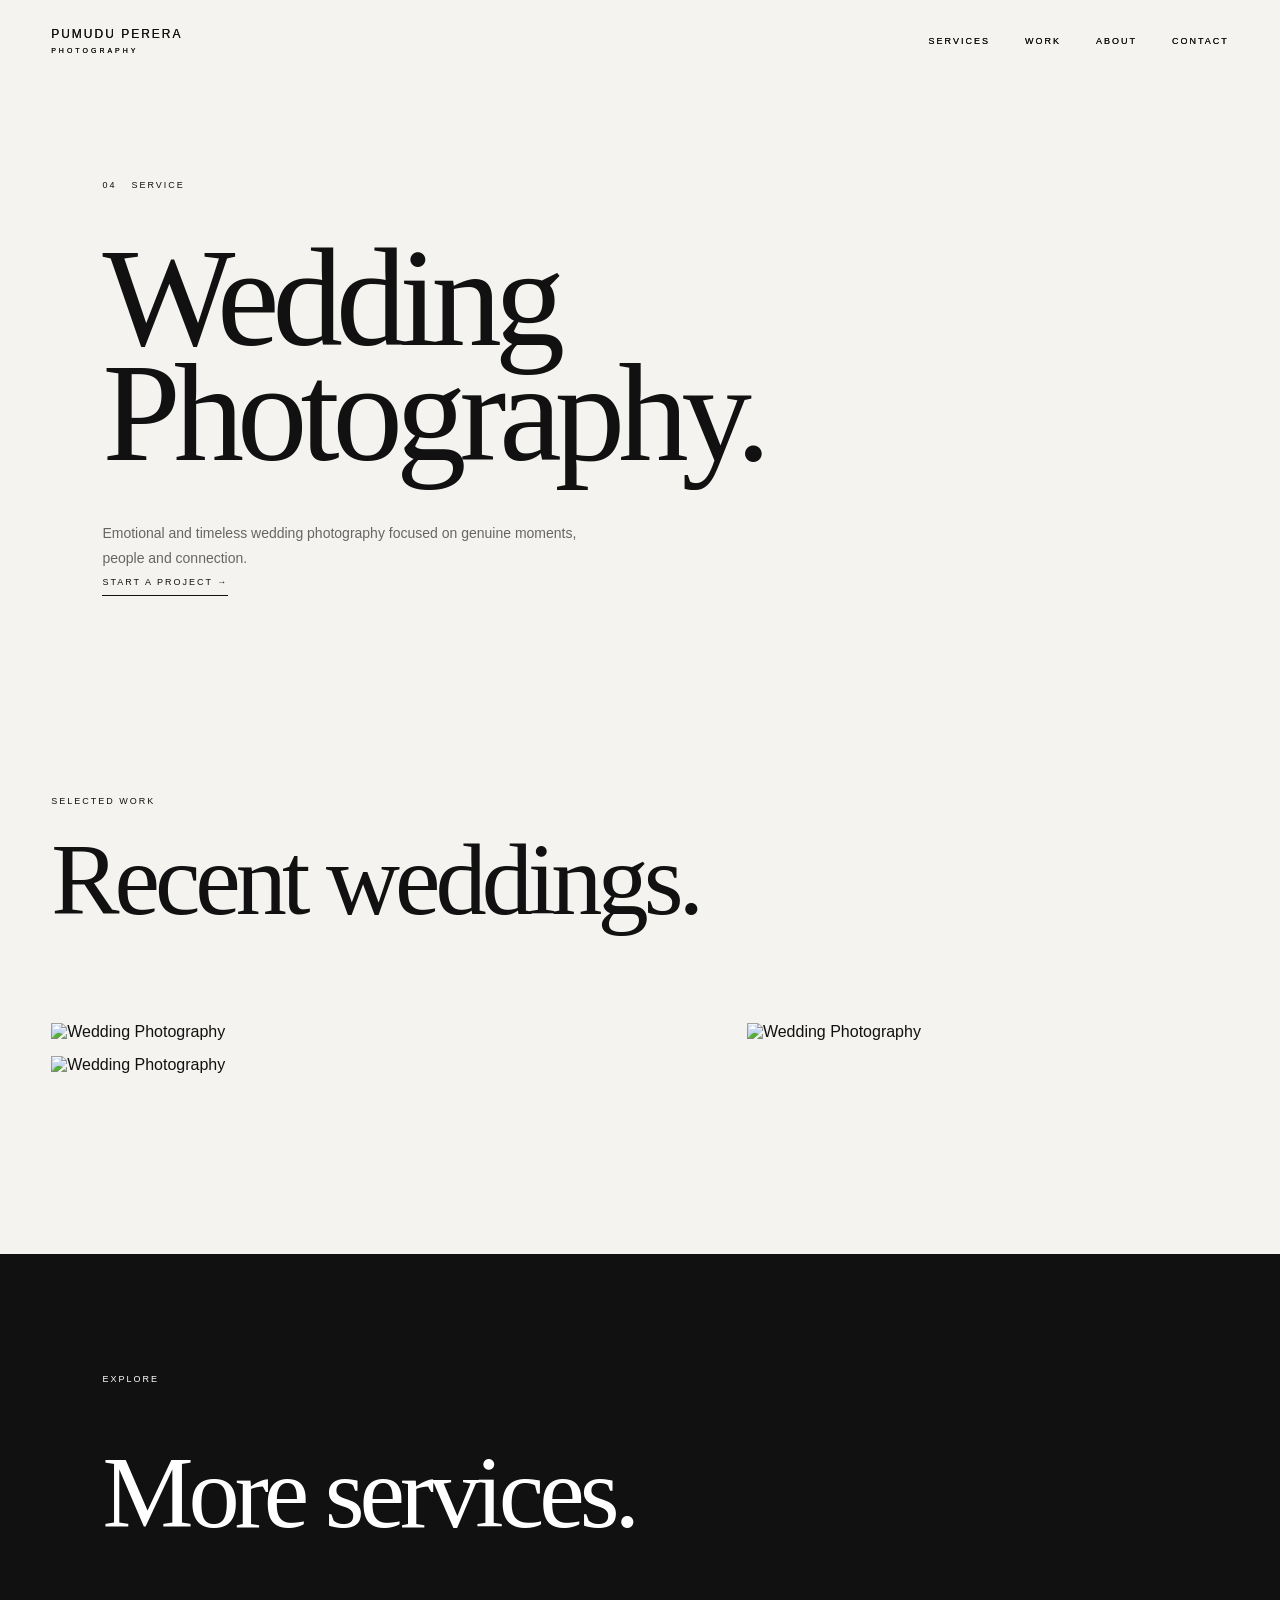
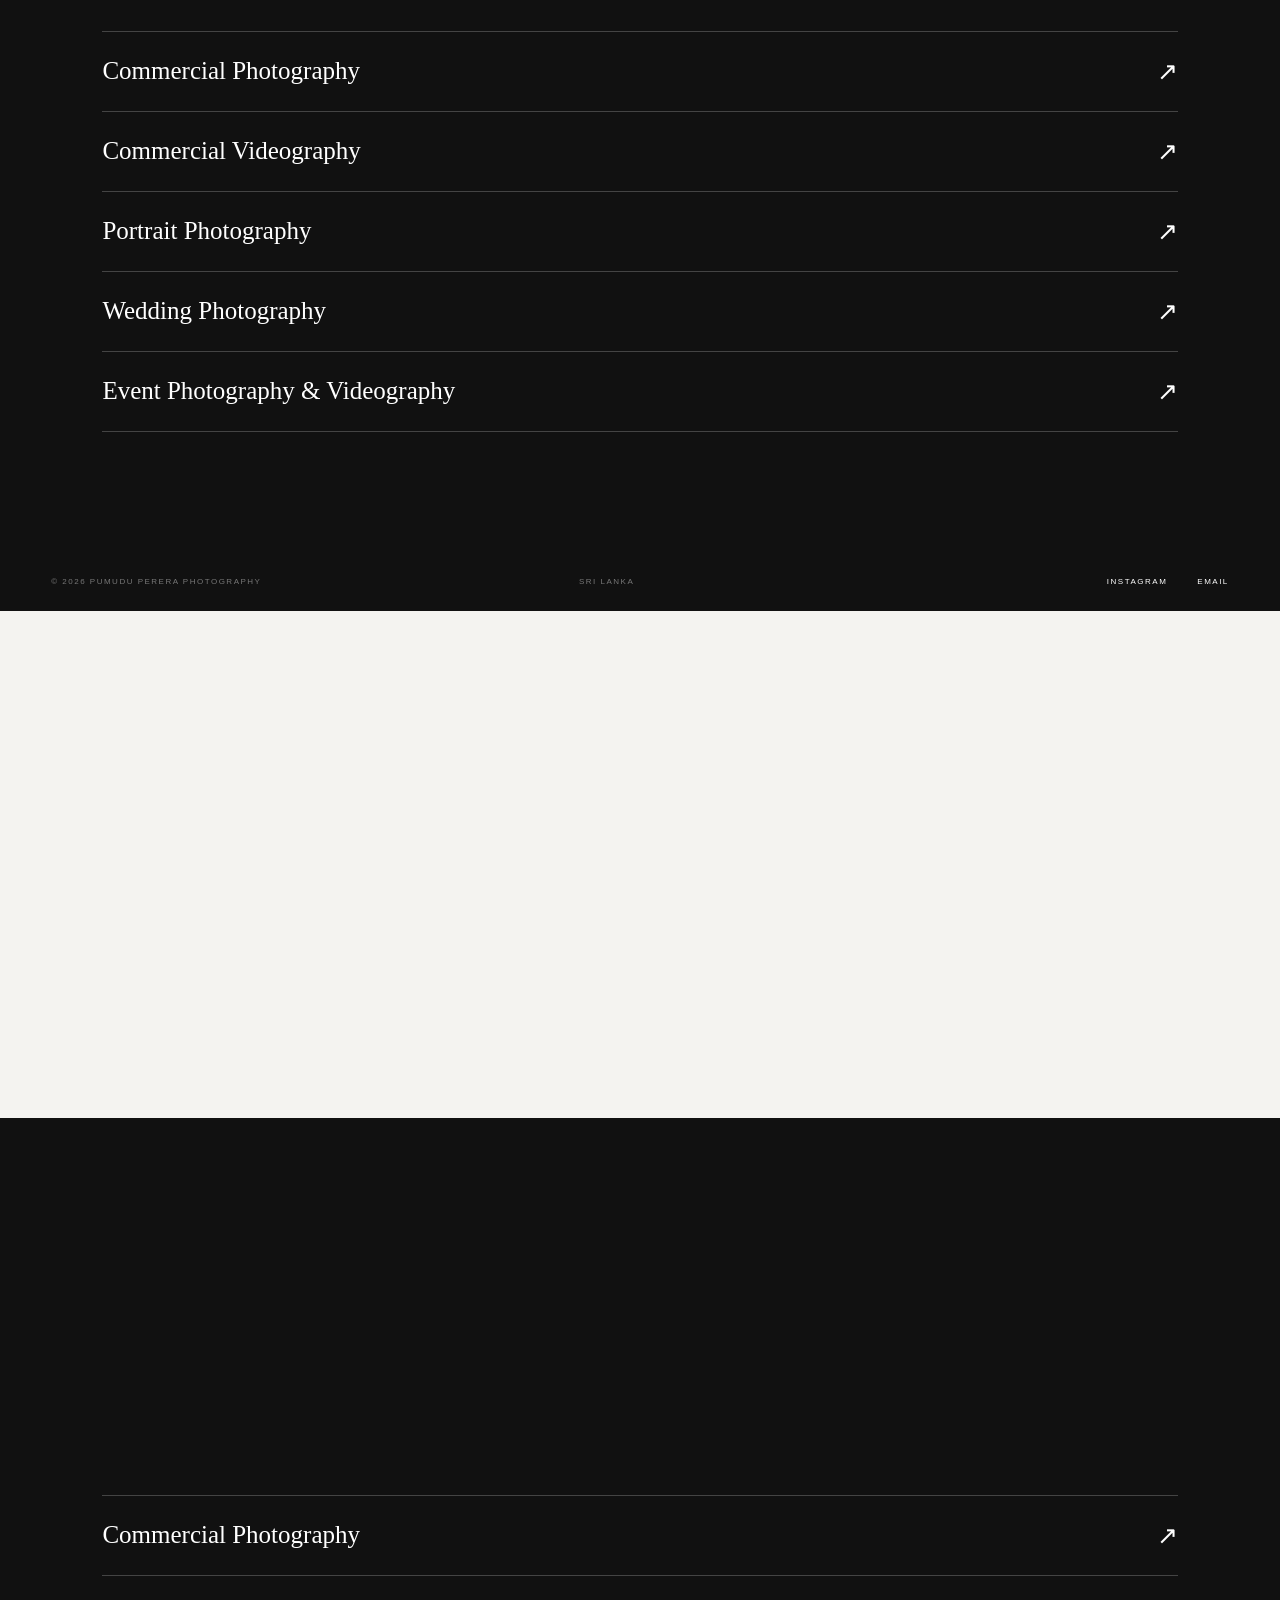
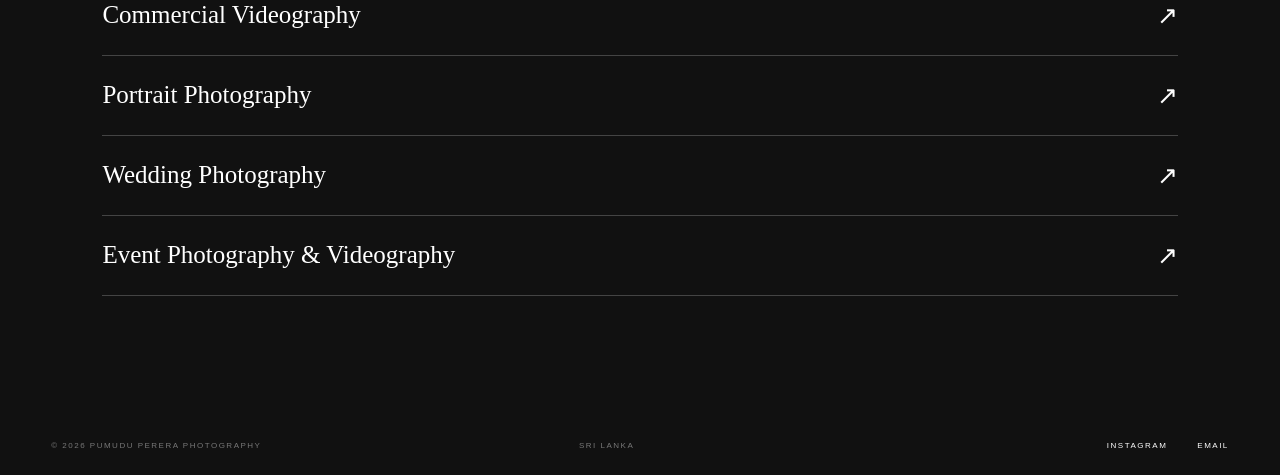
==== commit 153b745b: "Update wedding-photography.html" ====
--- a/services/wedding-photography.html
+++ b/services/wedding-photography.html
@@ -257,11 +257,21 @@
 
     </div>
 
-
-    <div class="gallery-grid service-gallery"
-         data-gallery="wedding-photography">
-
-    </div>
+<div class="gallery-grid">
+
+    <div class="gallery-item">
+        <img src="gallery/wedding-photography/01.jpg" alt="Wedding Photography">
+    </div>
+
+    <div class="gallery-item">
+        <img src="gallery/wedding-photography/02.jpg" alt="Wedding Photography">
+    </div>
+
+    <div class="gallery-item">
+        <img src="gallery/wedding-photography/03.jpg" alt="Wedding Photography">
+    </div>
+
+</div>
 
 
 </section>
@@ -550,4 +560,4 @@
 
 </body>
 
-</html>+</html>
